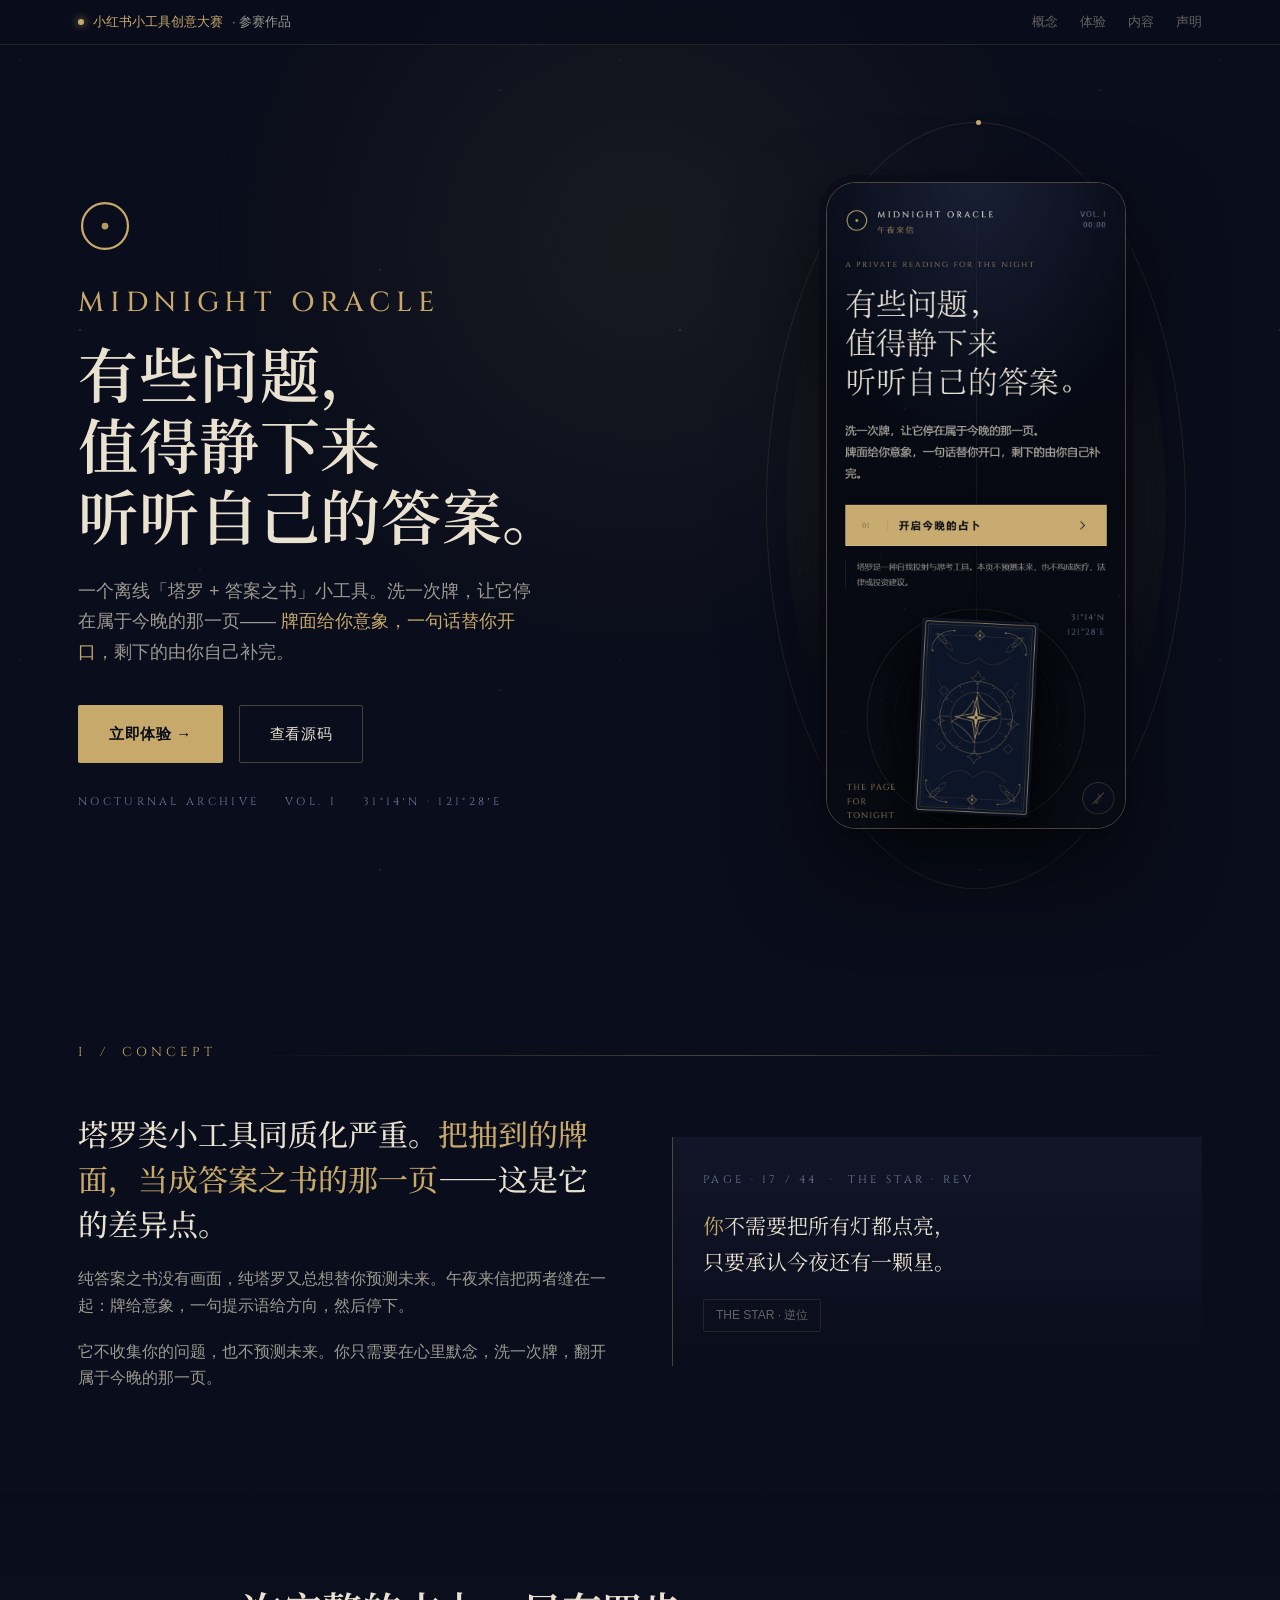
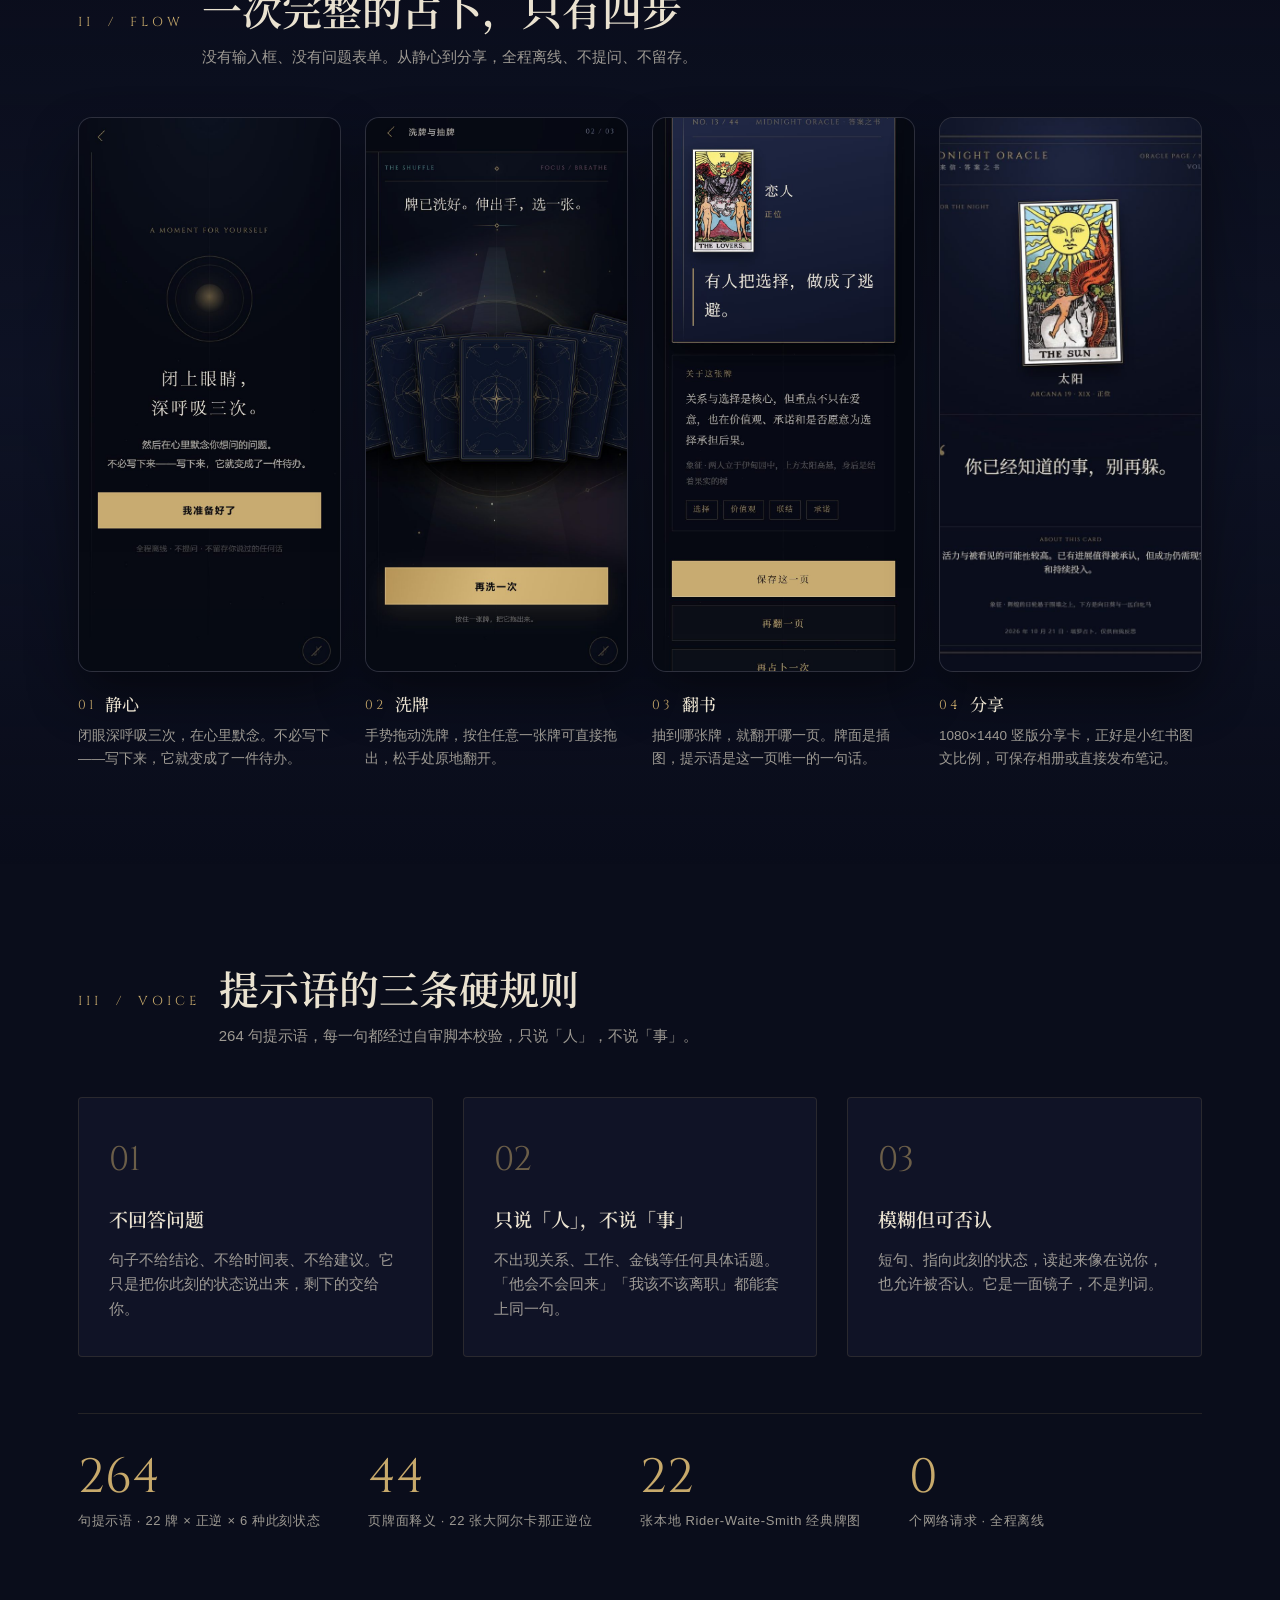
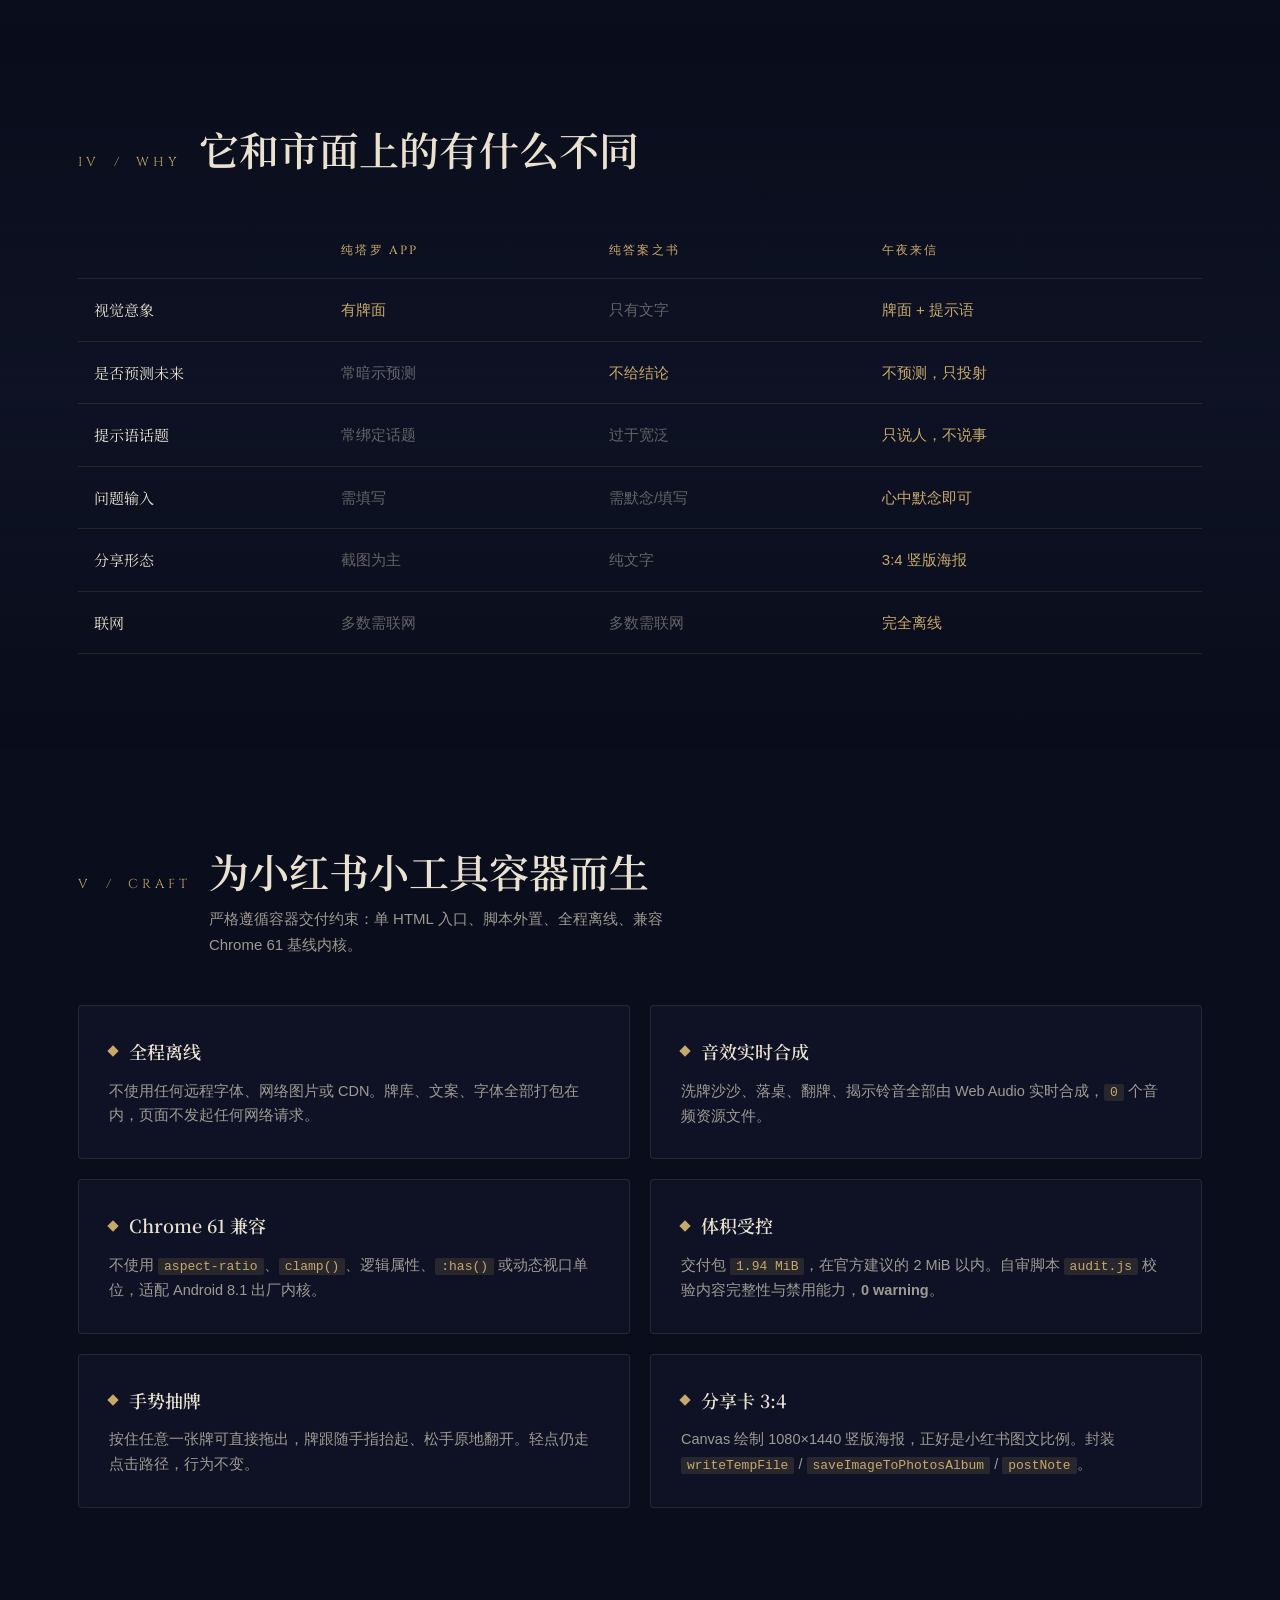
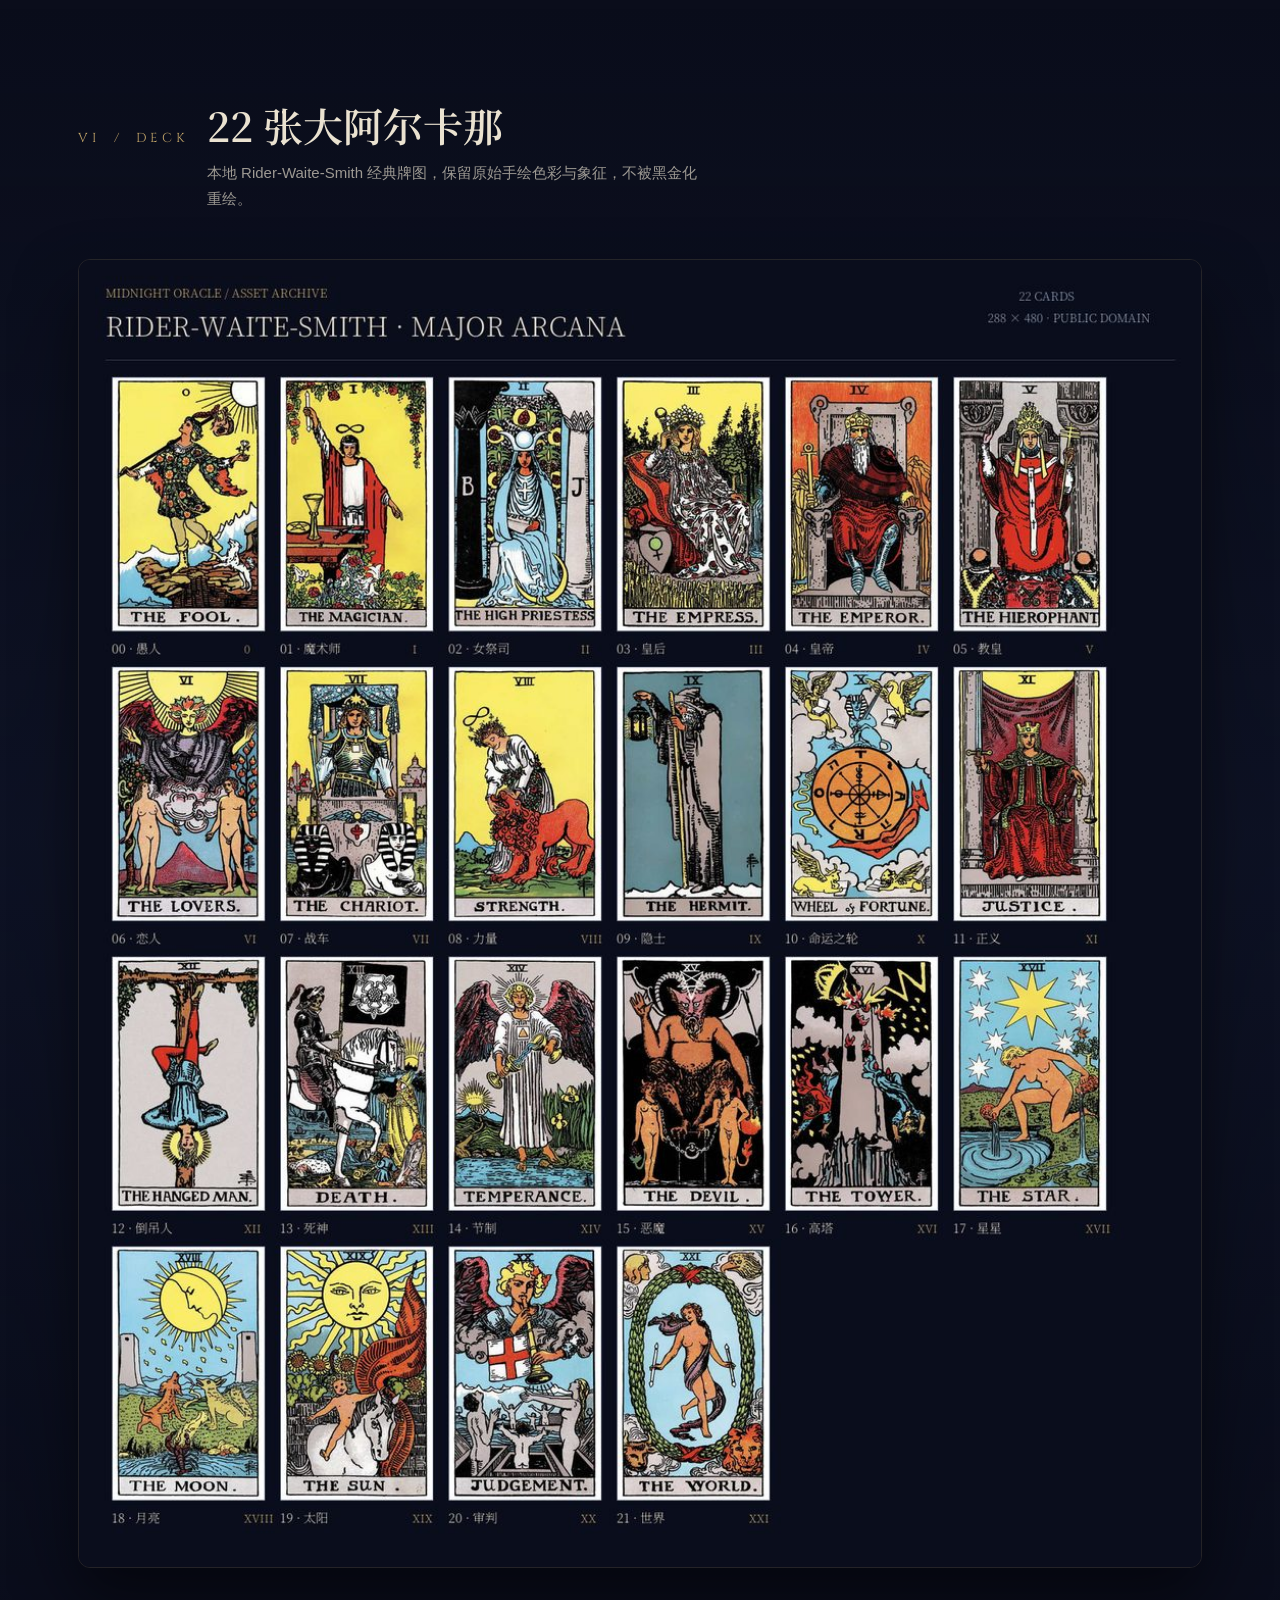
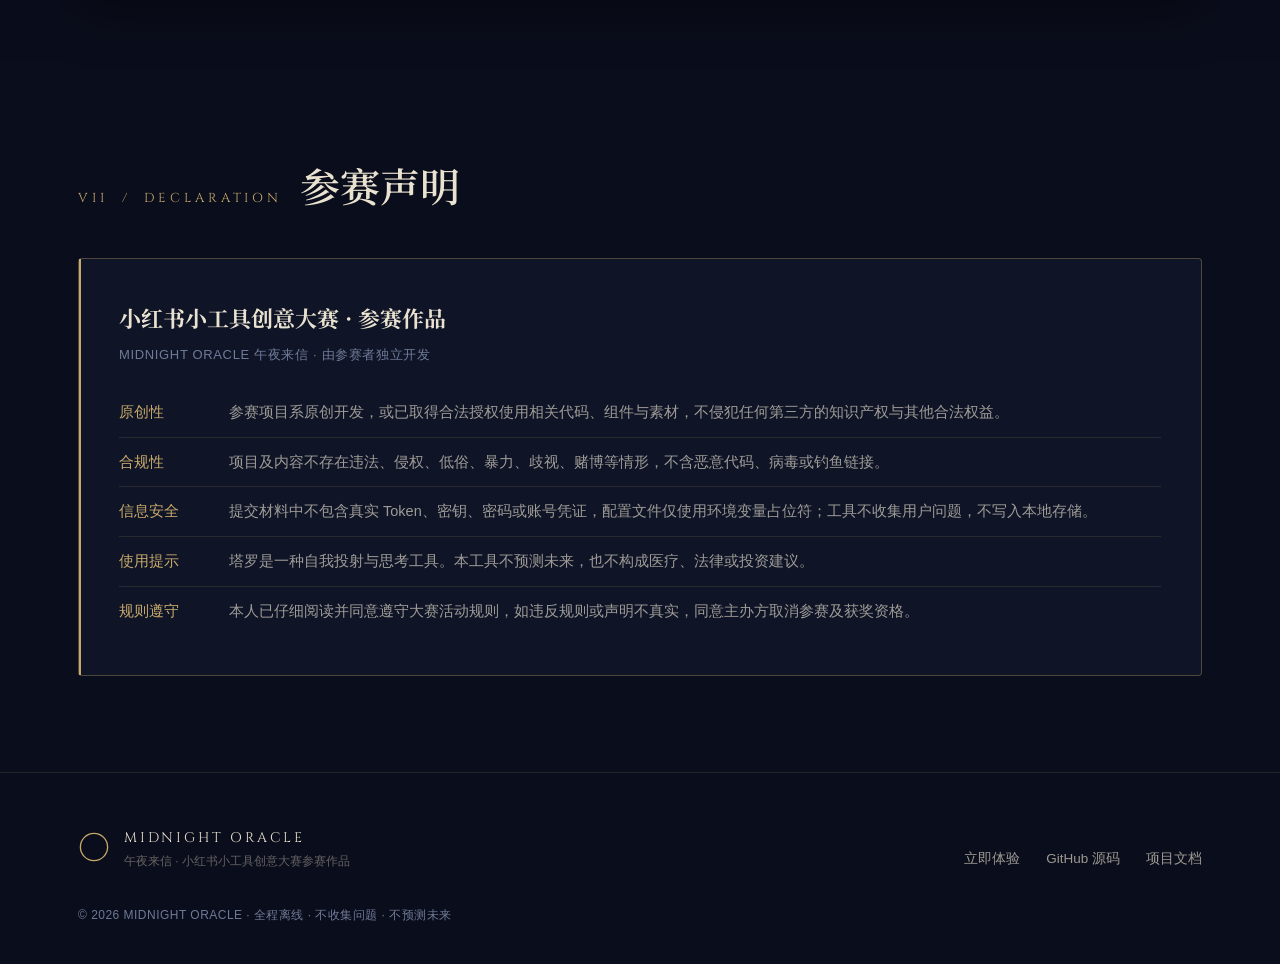
==== index.html @ acf19547 "docs: 添加项目主页（小红书小工具创意大赛展示页）+ 6 张精选截图" ====
<!DOCTYPE html>
<html lang="zh-CN">
<head>
<meta charset="UTF-8" />
<meta name="viewport" content="width=device-width, initial-scale=1.0, viewport-fit=cover" />
<meta name="description" content="午夜来信 MIDNIGHT ORACLE — 一个离线「塔罗 + 答案之书」小工具。小红书小工具创意大赛参赛作品。" />
<meta name="color-scheme" content="dark" />
<meta name="theme-color" content="#0A0D1B" />
<link rel="icon" href="data:image/svg+xml,%3Csvg xmlns='http://www.w3.org/2000/svg' viewBox='0 0 32 32'%3E%3Crect width='32' height='32' rx='16' fill='%230A0D1B'/%3E%3Ccircle cx='16' cy='16' r='9' fill='none' stroke='%23C7A96B' stroke-width='1.5'/%3E%3Cpath d='M18.5 11a6.2 6.2 0 1 0 0 10 4.8 4.8 0 1 1 0-10Z' fill='%23C7A96B'/%3E%3C/svg%3E" />
<title>午夜来信 MIDNIGHT ORACLE · 小红书小工具创意大赛</title>
<link rel="preconnect" href="https://fonts.googleapis.com" />
<link rel="preconnect" href="https://fonts.gstatic.com" crossorigin />
<link href="https://fonts.googleapis.com/css2?family=Cinzel:wght@400;500;600&family=Noto+Serif+SC:wght@400;500;600&display=swap" rel="stylesheet" />
<style>
  :root{
    --ink:#0A0D1B; --night:#151C35; --panel:#202744;
    --gold:#C7A96B; --ivory:#EAE2D0;
    --gold-soft:rgba(199,169,107,.34); --gold-faint:rgba(199,169,107,.14);
    --ivory-dim:rgba(234,226,208,.66); --ivory-faint:rgba(234,226,208,.4);
    --blue-grey:rgba(139,153,186,.78);
    --serif:"Noto Serif SC", "Songti SC", "STSong", Georgia, serif;
    --sans:-apple-system, BlinkMacSystemFont, "PingFang SC", "Microsoft YaHei", "Segoe UI", sans-serif;
    --display:"Cinzel", Georgia, serif;
  }
  *{box-sizing:border-box;margin:0;padding:0}
  html{scroll-behavior:smooth}
  body{
    background:var(--ink); color:var(--ivory);
    font-family:var(--sans); line-height:1.7;
    -webkit-font-smoothing:antialiased; overflow-x:hidden;
  }
  a{color:inherit;text-decoration:none}
  img{display:block;max-width:100%}

  /* ---------- 夜空背景 ---------- */
  .ambient{position:fixed;inset:0;z-index:-1;pointer-events:none;overflow:hidden}
  .ambient::before{ /* 星点 */
    content:"";position:absolute;inset:-50%;
    background-image:
      radial-gradient(1px 1px at 20% 30%, rgba(234,226,208,.7), transparent),
      radial-gradient(1px 1px at 70% 20%, rgba(234,226,208,.5), transparent),
      radial-gradient(1px 1px at 40% 70%, rgba(199,169,107,.6), transparent),
      radial-gradient(1px 1px at 85% 60%, rgba(234,226,208,.4), transparent),
      radial-gradient(1px 1px at 55% 45%, rgba(234,226,208,.5), transparent),
      radial-gradient(1px 1px at 10% 85%, rgba(199,169,107,.4), transparent),
      radial-gradient(1px 1px at 90% 90%, rgba(234,226,208,.4), transparent);
    background-size:600px 600px;
    animation:drift 90s linear infinite; opacity:.6;
  }
  .ambient::after{ /* 顶部月光晕 */
    content:"";position:absolute;top:-30%;left:50%;transform:translateX(-50%);
    width:80vmax;height:80vmax;border-radius:50%;
    background:radial-gradient(circle, rgba(199,169,107,.08), transparent 60%);
  }
  @keyframes drift{to{transform:translate3d(-120px,-80px,0)}}

  /* ---------- 通用 ---------- */
  .wrap{max-width:1180px;margin:0 auto;padding:0 28px}
  .eyebrow{font-family:var(--display);font-size:12px;letter-spacing:.42em;color:var(--gold);text-transform:uppercase}
  .rule{height:1px;background:linear-gradient(90deg,transparent,var(--gold-soft),transparent);border:0}
  .sec{padding:96px 0;position:relative}
  .sec-head{display:flex;align-items:baseline;gap:18px;margin-bottom:48px;flex-wrap:wrap}
  .sec-num{font-family:var(--display);font-size:13px;color:var(--gold);letter-spacing:.3em;white-space:nowrap}
  .sec-title{font-family:var(--serif);font-weight:600;font-size:clamp(26px,4vw,40px);line-height:1.25}
  .sec-sub{color:var(--ivory-dim);font-size:15px;margin-top:10px;max-width:60ch}

  /* ---------- 参赛徽标条 ---------- */
  .badge-bar{position:sticky;top:0;z-index:50;backdrop-filter:blur(10px);
    background:rgba(10,13,27,.78);border-bottom:1px solid var(--gold-faint)}
  .badge-bar .wrap{display:flex;align-items:center;justify-content:space-between;gap:16px;padding-top:11px;padding-bottom:11px}
  .contest-tag{display:inline-flex;align-items:center;gap:9px;font-size:13px;color:var(--ivory-dim)}
  .contest-tag b{color:var(--gold);font-weight:500}
  .dot{width:6px;height:6px;border-radius:50%;background:var(--gold);box-shadow:0 0 8px var(--gold)}
  .badge-links{display:flex;gap:22px;font-size:13px;color:var(--ivory-faint)}
  .badge-links a:hover{color:var(--gold)}

  /* ---------- Hero ---------- */
  .hero{min-height:100vh;display:flex;align-items:center;padding:80px 0 60px;position:relative}
  .hero-grid{display:grid;grid-template-columns:1.15fr .85fr;gap:60px;align-items:center;width:100%}
  .sigil{width:54px;height:54px;color:var(--gold);margin-bottom:26px;
    animation:breathe 6s ease-in-out infinite}
  @keyframes breathe{0%,100%{opacity:.8;transform:scale(1)}50%{opacity:1;transform:scale(1.04)}}
  .hero h1{font-family:var(--serif);font-weight:600;font-size:clamp(34px,5.4vw,60px);line-height:1.18;letter-spacing:.01em}
  .hero h1 .en{display:block;font-family:var(--display);font-weight:500;font-size:.46em;letter-spacing:.22em;color:var(--gold);margin-bottom:18px}
  .hero .lede{color:var(--ivory-dim);font-size:clamp(15px,1.6vw,18px);margin-top:26px;max-width:46ch}
  .hero .lede em{color:var(--gold);font-style:normal}
  .cta-row{display:flex;gap:16px;margin-top:38px;flex-wrap:wrap}
  .btn{display:inline-flex;align-items:center;gap:10px;padding:15px 30px;border-radius:2px;
    font-size:15px;letter-spacing:.04em;transition:all .25s;cursor:pointer;border:1px solid transparent}
  .btn-primary{background:var(--gold);color:var(--ink);font-weight:600}
  .btn-primary:hover{background:var(--ivory);transform:translateY(-2px);box-shadow:0 12px 30px rgba(199,169,107,.28)}
  .btn-ghost{border-color:var(--gold-soft);color:var(--ivory)}
  .btn-ghost:hover{border-color:var(--gold);color:var(--gold);background:var(--gold-faint)}
  .hero-meta{margin-top:30px;font-family:var(--display);font-size:11px;letter-spacing:.3em;color:var(--blue-grey)}
  .hero-meta span{margin-right:26px}

  /* hero 右侧手机 */
  .hero-device{position:relative;justify-self:center}
  .device-frame{position:relative;width:300px;border-radius:30px;overflow:hidden;
    border:1px solid var(--gold-soft);box-shadow:0 40px 90px rgba(0,0,0,.6),0 0 0 7px rgba(10,13,27,.6)}
  .device-frame img{width:100%;height:auto}
  .device-glow{position:absolute;inset:-40px;border-radius:50%;background:radial-gradient(circle,rgba(199,169,107,.16),transparent 60%);z-index:-1}
  .orbit{position:absolute;border:1px solid var(--gold-faint);border-radius:50%;inset:-60px;animation:spin 40s linear infinite}
  .orbit::before{content:"";position:absolute;width:5px;height:5px;border-radius:50%;background:var(--gold);top:-3px;left:50%}
  @keyframes spin{to{transform:rotate(360deg)}}

  /* ---------- 概念 ---------- */
  .concept-grid{display:grid;grid-template-columns:1fr 1fr;gap:64px;align-items:center}
  .concept-lead{font-family:var(--serif);font-size:clamp(22px,2.6vw,30px);line-height:1.5;font-weight:500}
  .concept-lead mark{background:none;color:var(--gold)}
  .concept-body p{color:var(--ivory-dim);margin-top:20px;font-size:15.5px}
  .book-mock{position:relative;padding:34px 30px;border-left:1px solid var(--gold-soft);background:linear-gradient(180deg,rgba(32,39,68,.35),transparent)}
  .book-mock .page-no{font-family:var(--display);font-size:11px;letter-spacing:.3em;color:var(--blue-grey)}
  .book-mock .page-line{font-family:var(--serif);font-size:21px;line-height:1.7;margin-top:18px;color:var(--ivory)}
  .book-mock .page-line::first-letter{color:var(--gold)}
  .book-mock .page-card{display:inline-block;margin-top:20px;font-size:12px;color:var(--ivory-faint);border:1px solid var(--gold-faint);padding:5px 12px;border-radius:2px}

  /* ---------- 闭环 ---------- */
  .loop{display:grid;grid-template-columns:repeat(4,1fr);gap:24px;margin-top:20px}
  .loop-cell{position:relative}
  .loop-shot{aspect-ratio:9/19;border-radius:14px;overflow:hidden;border:1px solid var(--gold-faint);
    background:var(--night);box-shadow:0 24px 50px rgba(0,0,0,.45);transition:transform .35s,box-shadow .35s}
  .loop-cell:hover .loop-shot{transform:translateY(-8px);box-shadow:0 36px 70px rgba(0,0,0,.6),0 0 0 1px var(--gold-soft)}
  .loop-shot img{width:100%;height:100%;object-fit:cover}
  .loop-step{display:flex;align-items:center;gap:10px;margin-top:18px}
  .loop-step .n{font-family:var(--display);font-size:13px;color:var(--gold);letter-spacing:.2em}
  .loop-step .t{font-family:var(--serif);font-size:17px;font-weight:500}
  .loop-cell p{color:var(--ivory-dim);font-size:13.5px;margin-top:6px}

  /* ---------- 写法 ---------- */
  .rules{display:grid;grid-template-columns:repeat(3,1fr);gap:30px;margin-top:10px}
  .rule-card{padding:34px 30px;border:1px solid var(--gold-faint);border-radius:4px;background:rgba(32,39,68,.28);position:relative;transition:border-color .3s}
  .rule-card:hover{border-color:var(--gold-soft)}
  .rule-card .rn{font-family:var(--display);font-size:34px;color:var(--gold);opacity:.5}
  .rule-card h4{font-family:var(--serif);font-size:19px;margin:14px 0 12px;font-weight:600}
  .rule-card p{color:var(--ivory-dim);font-size:14.5px}
  .stat-row{display:flex;gap:48px;margin-top:56px;flex-wrap:wrap;padding-top:40px;border-top:1px solid var(--gold-faint)}
  .stat .v{font-family:var(--display);font-size:clamp(34px,4vw,48px);color:var(--gold);line-height:1}
  .stat .l{font-size:13px;color:var(--ivory-dim);margin-top:8px;letter-spacing:.05em}

  /* ---------- 差异化 ---------- */
  .cmp{width:100%;border-collapse:collapse;margin-top:10px;font-size:15px}
  .cmp th,.cmp td{padding:18px 16px;text-align:left;border-bottom:1px solid var(--gold-faint)}
  .cmp thead th{font-family:var(--display);font-size:12px;letter-spacing:.18em;color:var(--gold);text-transform:uppercase;font-weight:500}
  .cmp td:first-child{font-family:var(--serif);color:var(--ivory);width:22%}
  .cmp .yes{color:var(--gold)}
  .cmp .no{color:var(--ivory-faint)}
  .cmp tr:hover td{background:rgba(199,169,107,.04)}

  /* ---------- 工程 ---------- */
  .eng-grid{display:grid;grid-template-columns:1fr 1fr;gap:20px}
  .eng-card{padding:30px;border:1px solid var(--gold-faint);border-radius:4px;background:rgba(32,39,68,.22)}
  .eng-card h4{font-family:var(--serif);font-size:18px;font-weight:600;margin-bottom:12px;display:flex;align-items:center;gap:12px}
  .eng-card h4::before{content:"";width:8px;height:8px;background:var(--gold);transform:rotate(45deg);display:inline-block}
  .eng-card p{color:var(--ivory-dim);font-size:14.5px}
  .eng-card code{font-family:"SFMono-Regular",Consolas,monospace;font-size:13px;color:var(--gold);background:var(--gold-faint);padding:1px 6px;border-radius:2px}

  /* ---------- 参赛声明 ---------- */
  .declare{padding:40px;border:1px solid var(--gold-soft);border-radius:4px;background:rgba(21,28,53,.5);position:relative}
  .declare::before{content:"";position:absolute;left:0;top:0;bottom:0;width:2px;background:var(--gold)}
  .declare h3{font-family:var(--serif);font-size:22px;margin-bottom:8px}
  .declare .who{font-size:13px;color:var(--blue-grey);margin-bottom:22px;letter-spacing:.05em}
  .declare ul{list-style:none}
  .declare li{padding:12px 0;border-bottom:1px solid var(--gold-faint);color:var(--ivory-dim);font-size:14.5px;display:flex;gap:14px}
  .declare li:last-child{border-bottom:0}
  .declare li b{color:var(--gold);font-weight:500;min-width:96px;flex-shrink:0}

  /* ---------- footer ---------- */
  footer{border-top:1px solid var(--gold-faint);padding:50px 0 40px}
  .foot-grid{display:flex;justify-content:space-between;align-items:flex-end;gap:30px;flex-wrap:wrap}
  .foot-brand{display:flex;align-items:center;gap:14px}
  .foot-brand .sigil{width:32px;height:32px;margin:0}
  .foot-brand .bn{font-family:var(--display);letter-spacing:.2em;font-size:14px;color:var(--ivory)}
  .foot-brand .bs{font-size:12px;color:var(--ivory-faint);display:block}
  .foot-links{display:flex;gap:26px;font-size:13.5px;color:var(--ivory-dim)}
  .foot-links a:hover{color:var(--gold)}
  .foot-copy{margin-top:34px;font-size:12px;color:var(--blue-grey);letter-spacing:.04em}

  /* ---------- 响应式 ---------- */
  @media(max-width:880px){
    .hero-grid,.concept-grid{grid-template-columns:1fr;gap:48px}
    .hero-device{order:-1}
    .device-frame{width:240px}
    .loop{grid-template-columns:repeat(2,1fr)}
    .rules{grid-template-columns:1fr}
    .eng-grid{grid-template-columns:1fr}
    .sec{padding:72px 0}
    .badge-links{display:none}
    .cmp{font-size:13px}
    .cmp th,.cmp td{padding:14px 10px}
  }
  @media(max-width:480px){
    .wrap{padding:0 20px}
    .loop{grid-template-columns:1fr 1fr;gap:16px}
    .stat-row{gap:32px}
    .declare{padding:28px 22px}
  }
</style>
</head>
<body>

<div class="ambient" aria-hidden="true"></div>

<!-- 参赛徽标条 -->
<div class="badge-bar">
  <div class="wrap">
    <span class="contest-tag"><span class="dot"></span><b>小红书小工具创意大赛</b> · 参赛作品</span>
    <span class="badge-links">
      <a href="#concept">概念</a>
      <a href="#loop">体验</a>
      <a href="#rules">内容</a>
      <a href="#declare">声明</a>
    </span>
  </div>
</div>

<!-- ===================== HERO ===================== -->
<header class="hero">
  <div class="wrap hero-grid">
    <div>
      <svg class="sigil" viewBox="0 0 24 24" fill="none" aria-hidden="true">
        <circle cx="12" cy="12" r="10.2" stroke="currentColor" stroke-width="1"/>
        <path d="M12 4.2 A7.8 7.8 0 1 0 12 19.8 A6 6 0 1 1 12 4.2 Z" fill="currentColor"/>
        <circle cx="12" cy="12" r="1.5" fill="currentColor" opacity="0.9"/>
      </svg>
      <h1>
        <span class="en">MIDNIGHT ORACLE</span>
        有些问题，<br/>值得静下来<br/>听听自己的答案。
      </h1>
      <p class="lede">
        一个离线「塔罗 + 答案之书」小工具。洗一次牌，让它停在属于今晚的那一页——
        <em>牌面给你意象，一句话替你开口</em>，剩下的由你自己补完。
      </p>
      <div class="cta-row">
        <a class="btn btn-primary" href="app/index.html">立即体验 →</a>
        <a class="btn btn-ghost" href="https://github.com/EAnge1o/midnight-oracle" target="_blank" rel="noopener">查看源码</a>
      </div>
      <p class="hero-meta"><span>NOCTURNAL ARCHIVE</span><span>VOL. I</span><span>31°14′N · 121°28′E</span></p>
    </div>
    <div class="hero-device">
      <span class="device-glow"></span>
      <span class="orbit"></span>
      <div class="device-frame">
        <img src="docs/showcase/home.jpg" alt="午夜来信首页" loading="eager" width="300" height="649" />
      </div>
    </div>
  </div>
</header>

<!-- ===================== I 概念 ===================== -->
<section class="sec" id="concept">
  <div class="wrap">
    <div class="sec-head">
      <span class="sec-num">I &nbsp;/&nbsp; CONCEPT</span>
      <hr class="rule" style="flex:1"/>
    </div>
    <div class="concept-grid">
      <div>
        <p class="concept-lead">塔罗类小工具同质化严重。<mark>把抽到的牌面，当成答案之书的那一页</mark>——这是它的差异点。</p>
        <div class="concept-body">
          <p>纯答案之书没有画面，纯塔罗又总想替你预测未来。午夜来信把两者缝在一起：牌给意象，一句提示语给方向，然后停下。</p>
          <p>它不收集你的问题，也不预测未来。你只需要在心里默念，洗一次牌，翻开属于今晚的那一页。</p>
        </div>
      </div>
      <div class="book-mock">
        <div class="page-no">PAGE · 17 / 44 &nbsp;·&nbsp; THE STAR · REV</div>
        <p class="page-line">你不需要把所有灯都点亮，<br/>只要承认今夜还有一颗星。</p>
        <span class="page-card">THE STAR · 逆位</span>
      </div>
    </div>
  </div>
</section>

<!-- ===================== II 闭环 ===================== -->
<section class="sec" id="loop" style="background:linear-gradient(180deg,transparent,rgba(21,28,53,.35),transparent)">
  <div class="wrap">
    <div class="sec-head">
      <span class="sec-num">II &nbsp;/&nbsp; FLOW</span>
      <div>
        <h2 class="sec-title">一次完整的占卜，只有四步</h2>
        <p class="sec-sub">没有输入框、没有问题表单。从静心到分享，全程离线、不提问、不留存。</p>
      </div>
    </div>
    <div class="loop">
      <div class="loop-cell">
        <div class="loop-shot"><img src="docs/showcase/ritual.jpg" alt="静心页" loading="lazy" width="780" height="1688"/></div>
        <div class="loop-step"><span class="n">01</span><span class="t">静心</span></div>
        <p>闭眼深呼吸三次，在心里默念。不必写下——写下来，它就变成了一件待办。</p>
      </div>
      <div class="loop-cell">
        <div class="loop-shot"><img src="docs/showcase/draw.jpg" alt="洗牌与抽牌" loading="lazy" width="780" height="1688"/></div>
        <div class="loop-step"><span class="n">02</span><span class="t">洗牌</span></div>
        <p>手势拖动洗牌，按住任意一张牌可直接拖出，松手处原地翻开。</p>
      </div>
      <div class="loop-cell">
        <div class="loop-shot"><img src="docs/showcase/result.jpg" alt="今晚这一页" loading="lazy" width="780" height="2062"/></div>
        <div class="loop-step"><span class="n">03</span><span class="t">翻书</span></div>
        <p>抽到哪张牌，就翻开哪一页。牌面是插图，提示语是这一页唯一的一句话。</p>
      </div>
      <div class="loop-cell">
        <div class="loop-shot"><img src="docs/showcase/share.jpg" alt="分享卡" loading="lazy" width="900" height="1200"/></div>
        <div class="loop-step"><span class="n">04</span><span class="t">分享</span></div>
        <p>1080×1440 竖版分享卡，正好是小红书图文比例，可保存相册或直接发布笔记。</p>
      </div>
    </div>
  </div>
</section>

<!-- ===================== III 内容写法 ===================== -->
<section class="sec" id="rules">
  <div class="wrap">
    <div class="sec-head">
      <span class="sec-num">III &nbsp;/&nbsp; VOICE</span>
      <div>
        <h2 class="sec-title">提示语的三条硬规则</h2>
        <p class="sec-sub">264 句提示语，每一句都经过自审脚本校验，只说「人」，不说「事」。</p>
      </div>
    </div>
    <div class="rules">
      <div class="rule-card">
        <div class="rn">01</div>
        <h4>不回答问题</h4>
        <p>句子不给结论、不给时间表、不给建议。它只是把你此刻的状态说出来，剩下的交给你。</p>
      </div>
      <div class="rule-card">
        <div class="rn">02</div>
        <h4>只说「人」，不说「事」</h4>
        <p>不出现关系、工作、金钱等任何具体话题。「他会不会回来」「我该不该离职」都能套上同一句。</p>
      </div>
      <div class="rule-card">
        <div class="rn">03</div>
        <h4>模糊但可否认</h4>
        <p>短句、指向此刻的状态，读起来像在说你，也允许被否认。它是一面镜子，不是判词。</p>
      </div>
    </div>
    <div class="stat-row">
      <div class="stat"><div class="v">264</div><div class="l">句提示语 · 22 牌 × 正逆 × 6 种此刻状态</div></div>
      <div class="stat"><div class="v">44</div><div class="l">页牌面释义 · 22 张大阿尔卡那正逆位</div></div>
      <div class="stat"><div class="v">22</div><div class="l">张本地 Rider-Waite-Smith 经典牌图</div></div>
      <div class="stat"><div class="v">0</div><div class="l">个网络请求 · 全程离线</div></div>
    </div>
  </div>
</section>

<!-- ===================== IV 差异化 ===================== -->
<section class="sec" style="background:linear-gradient(180deg,transparent,rgba(21,28,53,.35),transparent)">
  <div class="wrap">
    <div class="sec-head">
      <span class="sec-num">IV &nbsp;/&nbsp; WHY</span>
      <div>
        <h2 class="sec-title">它和市面上的有什么不同</h2>
      </div>
    </div>
    <table class="cmp">
      <thead>
        <tr><th></th><th>纯塔罗 App</th><th>纯答案之书</th><th>午夜来信</th></tr>
      </thead>
      <tbody>
        <tr><td>视觉意象</td><td class="yes">有牌面</td><td class="no">只有文字</td><td class="yes">牌面 + 提示语</td></tr>
        <tr><td>是否预测未来</td><td class="no">常暗示预测</td><td class="yes">不给结论</td><td class="yes">不预测，只投射</td></tr>
        <tr><td>提示语话题</td><td class="no">常绑定话题</td><td class="no">过于宽泛</td><td class="yes">只说人，不说事</td></tr>
        <tr><td>问题输入</td><td class="no">需填写</td><td class="no">需默念/填写</td><td class="yes">心中默念即可</td></tr>
        <tr><td>分享形态</td><td class="no">截图为主</td><td class="no">纯文字</td><td class="yes">3:4 竖版海报</td></tr>
        <tr><td>联网</td><td class="no">多数需联网</td><td class="no">多数需联网</td><td class="yes">完全离线</td></tr>
      </tbody>
    </table>
  </div>
</section>

<!-- ===================== V 工程 ===================== -->
<section class="sec">
  <div class="wrap">
    <div class="sec-head">
      <span class="sec-num">V &nbsp;/&nbsp; CRAFT</span>
      <div>
        <h2 class="sec-title">为小红书小工具容器而生</h2>
        <p class="sec-sub">严格遵循容器交付约束：单 HTML 入口、脚本外置、全程离线、兼容 Chrome 61 基线内核。</p>
      </div>
    </div>
    <div class="eng-grid">
      <div class="eng-card">
        <h4>全程离线</h4>
        <p>不使用任何远程字体、网络图片或 CDN。牌库、文案、字体全部打包在内，页面不发起任何网络请求。</p>
      </div>
      <div class="eng-card">
        <h4>音效实时合成</h4>
        <p>洗牌沙沙、落桌、翻牌、揭示铃音全部由 Web Audio 实时合成，<code>0</code> 个音频资源文件。</p>
      </div>
      <div class="eng-card">
        <h4>Chrome 61 兼容</h4>
        <p>不使用 <code>aspect-ratio</code>、<code>clamp()</code>、逻辑属性、<code>:has()</code> 或动态视口单位，适配 Android 8.1 出厂内核。</p>
      </div>
      <div class="eng-card">
        <h4>体积受控</h4>
        <p>交付包 <code>1.94 MiB</code>，在官方建议的 2 MiB 以内。自审脚本 <code>audit.js</code> 校验内容完整性与禁用能力，<strong>0 warning</strong>。</p>
      </div>
      <div class="eng-card">
        <h4>手势抽牌</h4>
        <p>按住任意一张牌可直接拖出，牌跟随手指抬起、松手原地翻开。轻点仍走点击路径，行为不变。</p>
      </div>
      <div class="eng-card">
        <h4>分享卡 3:4</h4>
        <p>Canvas 绘制 1080×1440 竖版海报，正好是小红书图文比例。封装 <code>writeTempFile</code> / <code>saveImageToPhotosAlbum</code> / <code>postNote</code>。</p>
      </div>
    </div>
  </div>
</section>

<!-- ===================== VI 牌面总览 ===================== -->
<section class="sec" style="background:linear-gradient(180deg,transparent,rgba(21,28,53,.35),transparent)">
  <div class="wrap">
    <div class="sec-head">
      <span class="sec-num">VI &nbsp;/&nbsp; DECK</span>
      <div>
        <h2 class="sec-title">22 张大阿尔卡那</h2>
        <p class="sec-sub">本地 Rider-Waite-Smith 经典牌图，保留原始手绘色彩与象征，不被黑金化重绘。</p>
      </div>
    </div>
    <div style="border-radius:12px;overflow:hidden;border:1px solid var(--gold-faint);box-shadow:0 30px 60px rgba(0,0,0,.5)">
      <img src="docs/showcase/cards.jpg" alt="22 张大阿尔卡那牌面总览" loading="lazy" width="1100" height="1281" style="width:100%;height:auto"/>
    </div>
  </div>
</section>

<!-- ===================== VII 参赛声明 ===================== -->
<section class="sec" id="declare">
  <div class="wrap">
    <div class="sec-head">
      <span class="sec-num">VII &nbsp;/&nbsp; DECLARATION</span>
      <div>
        <h2 class="sec-title">参赛声明</h2>
      </div>
    </div>
    <div class="declare">
      <h3>小红书小工具创意大赛 · 参赛作品</h3>
      <p class="who">MIDNIGHT ORACLE 午夜来信 · 由参赛者独立开发</p>
      <ul>
        <li><b>原创性</b>参赛项目系原创开发，或已取得合法授权使用相关代码、组件与素材，不侵犯任何第三方的知识产权与其他合法权益。</li>
        <li><b>合规性</b>项目及内容不存在违法、侵权、低俗、暴力、歧视、赌博等情形，不含恶意代码、病毒或钓鱼链接。</li>
        <li><b>信息安全</b>提交材料中不包含真实 Token、密钥、密码或账号凭证，配置文件仅使用环境变量占位符；工具不收集用户问题，不写入本地存储。</li>
        <li><b>使用提示</b>塔罗是一种自我投射与思考工具。本工具不预测未来，也不构成医疗、法律或投资建议。</li>
        <li><b>规则遵守</b>本人已仔细阅读并同意遵守大赛活动规则，如违反规则或声明不真实，同意主办方取消参赛及获奖资格。</li>
      </ul>
    </div>
  </div>
</section>

<!-- ===================== FOOTER ===================== -->
<footer>
  <div class="wrap">
    <div class="foot-grid">
      <div class="foot-brand">
        <svg class="sigil" viewBox="0 0 24 24" fill="none" aria-hidden="true">
          <circle cx="12" cy="12" r="10.2" stroke="currentColor" stroke-width="1"/>
          <path d="M12 4.2 A7.8 7.8 0 1 0 12 19.8 A6 6 0 1 1 12 4.2 Z" fill="currentColor"/>
        </svg>
        <div>
          <span class="bn">MIDNIGHT ORACLE</span>
          <span class="bs">午夜来信 · 小红书小工具创意大赛参赛作品</span>
        </div>
      </div>
      <div class="foot-links">
        <a href="app/index.html">立即体验</a>
        <a href="https://github.com/EAnge1o/midnight-oracle" target="_blank" rel="noopener">GitHub 源码</a>
        <a href="https://github.com/EAnge1o/midnight-oracle#readme" target="_blank" rel="noopener">项目文档</a>
      </div>
    </div>
    <p class="foot-copy">© 2026 MIDNIGHT ORACLE · 全程离线 · 不收集问题 · 不预测未来</p>
  </div>
</footer>

</body>
</html>
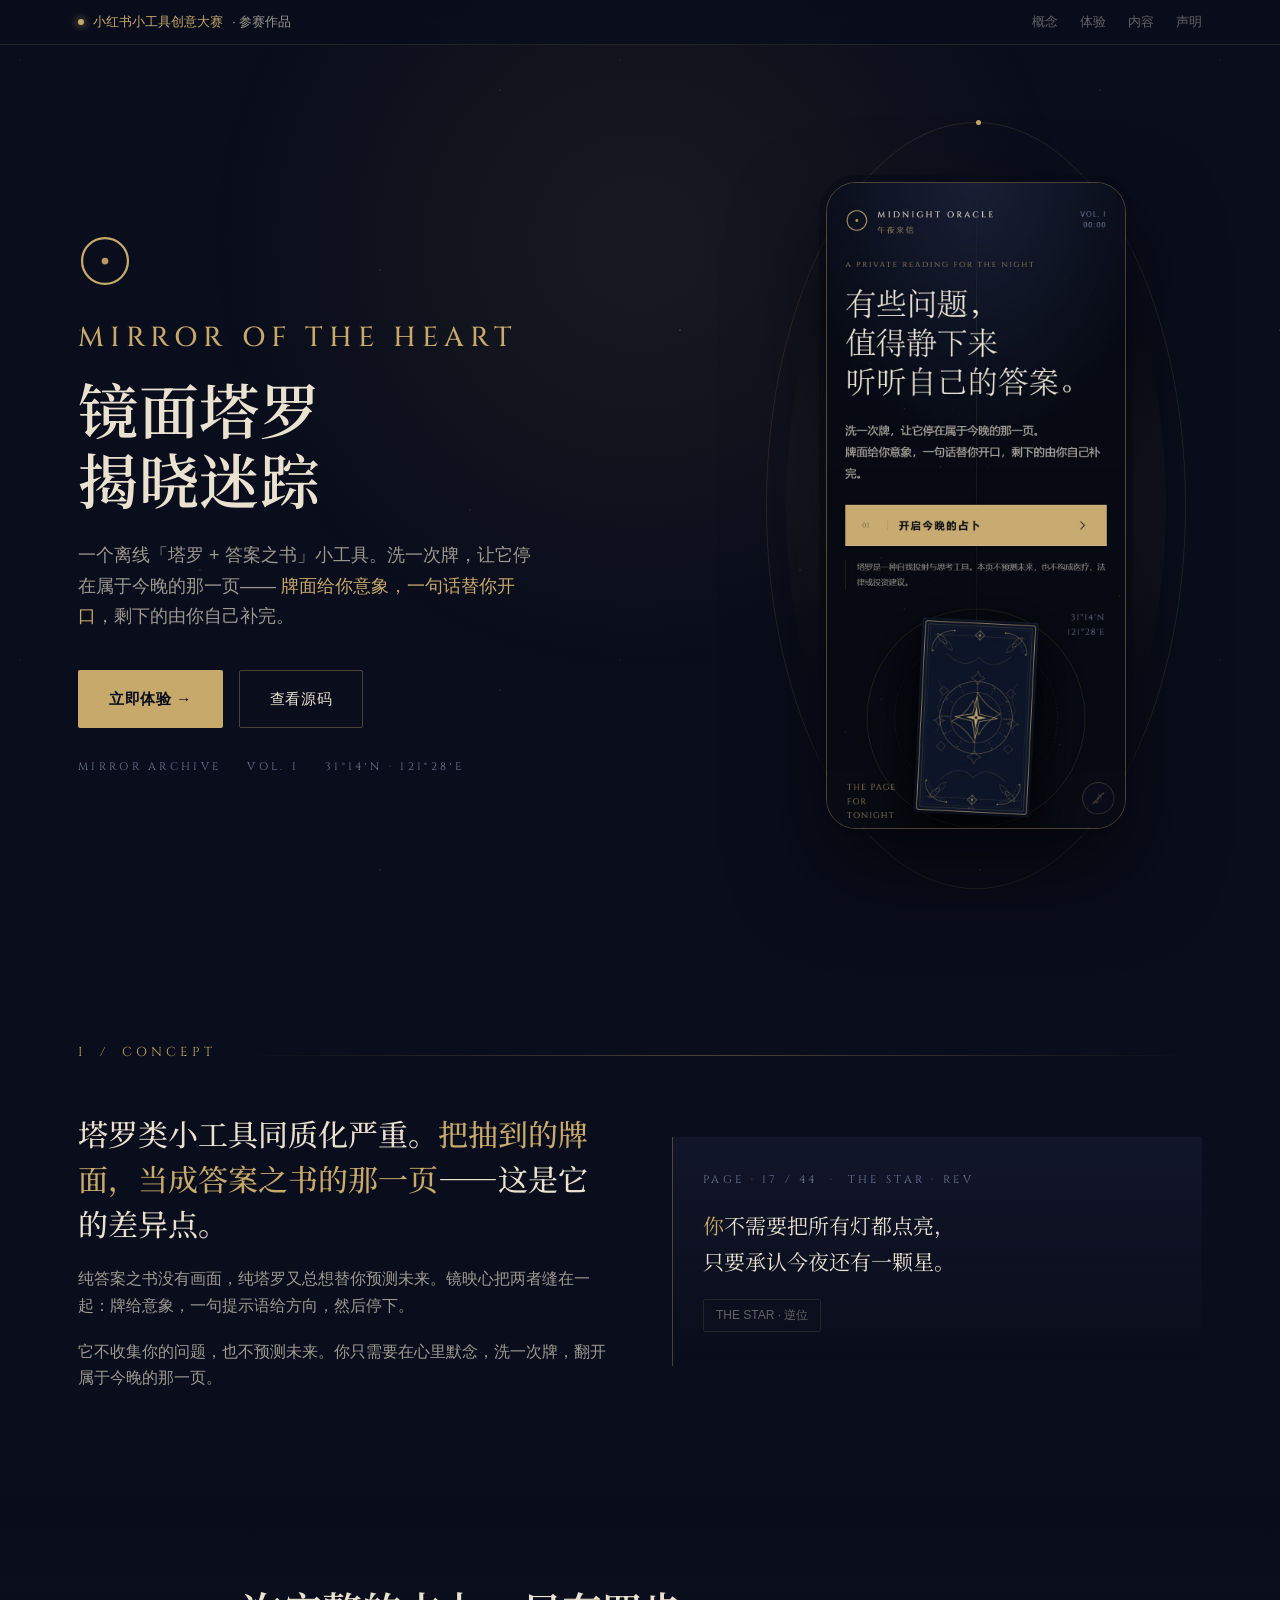
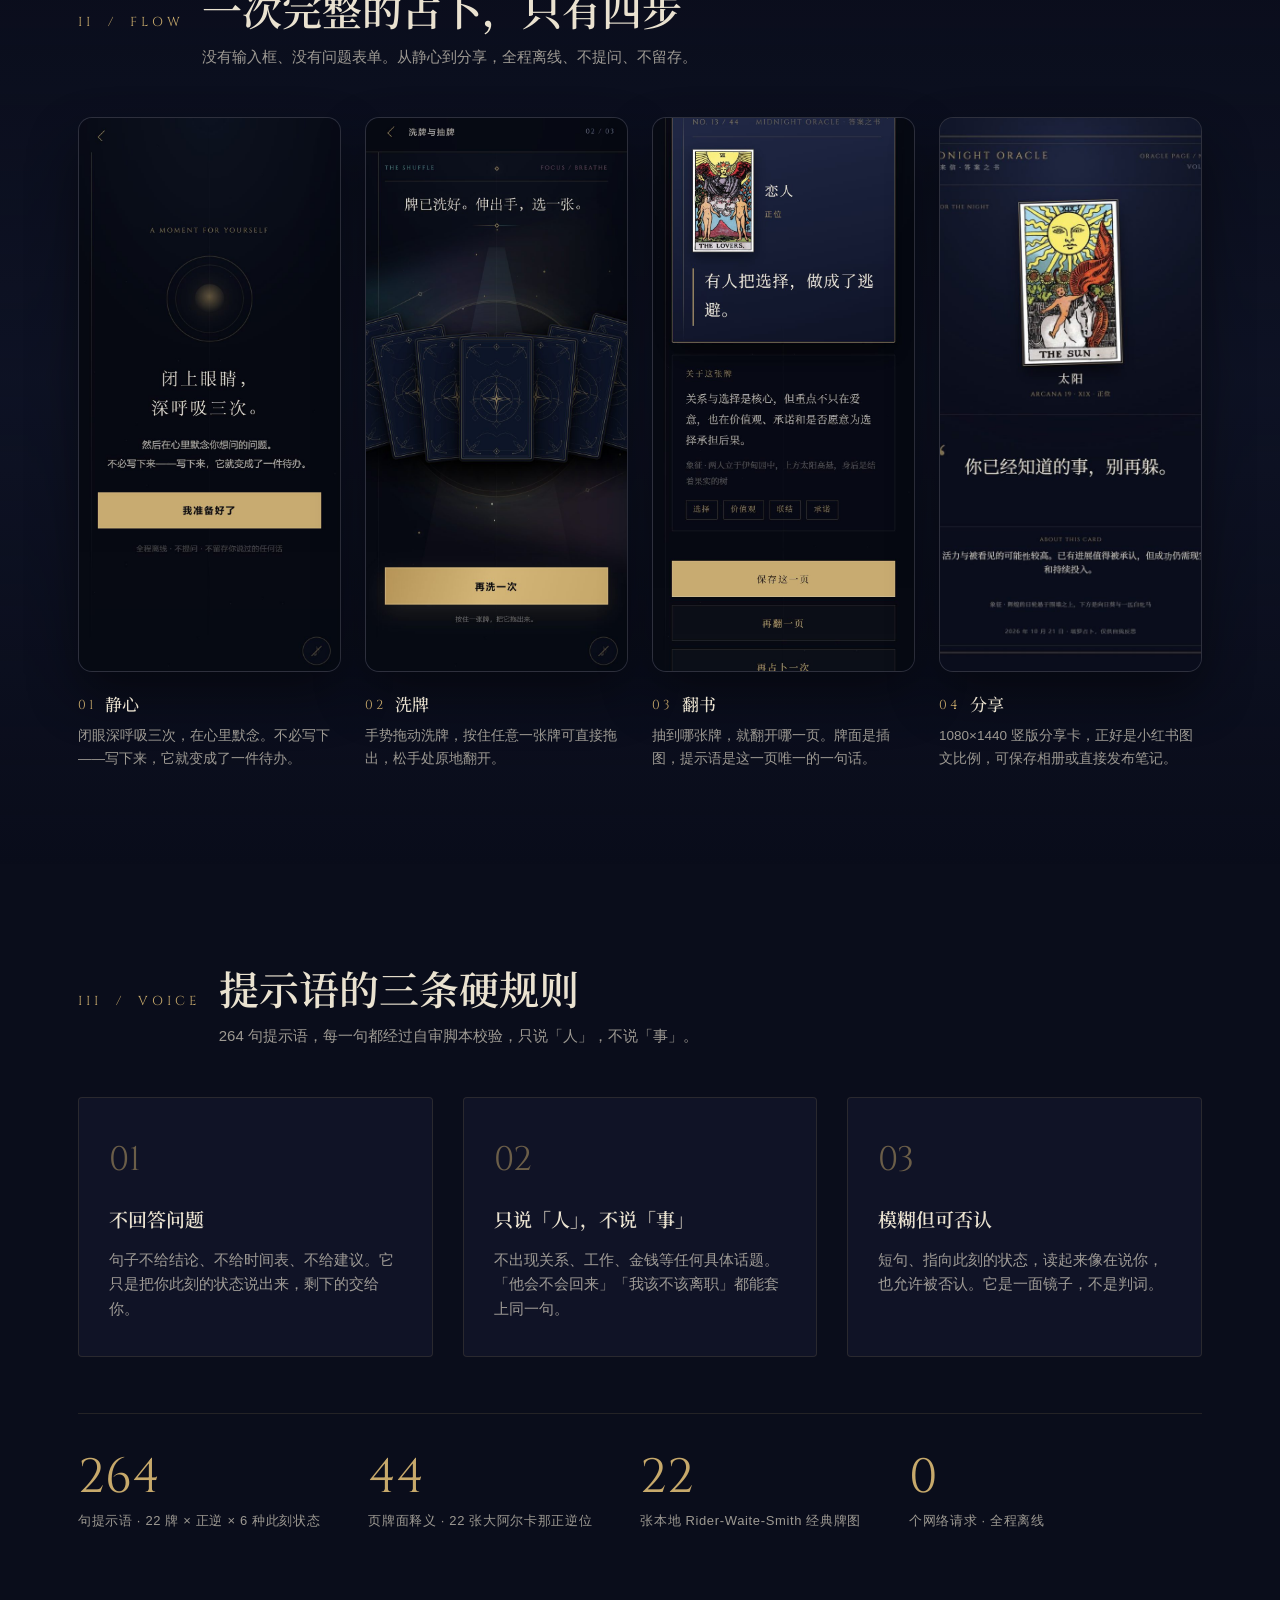
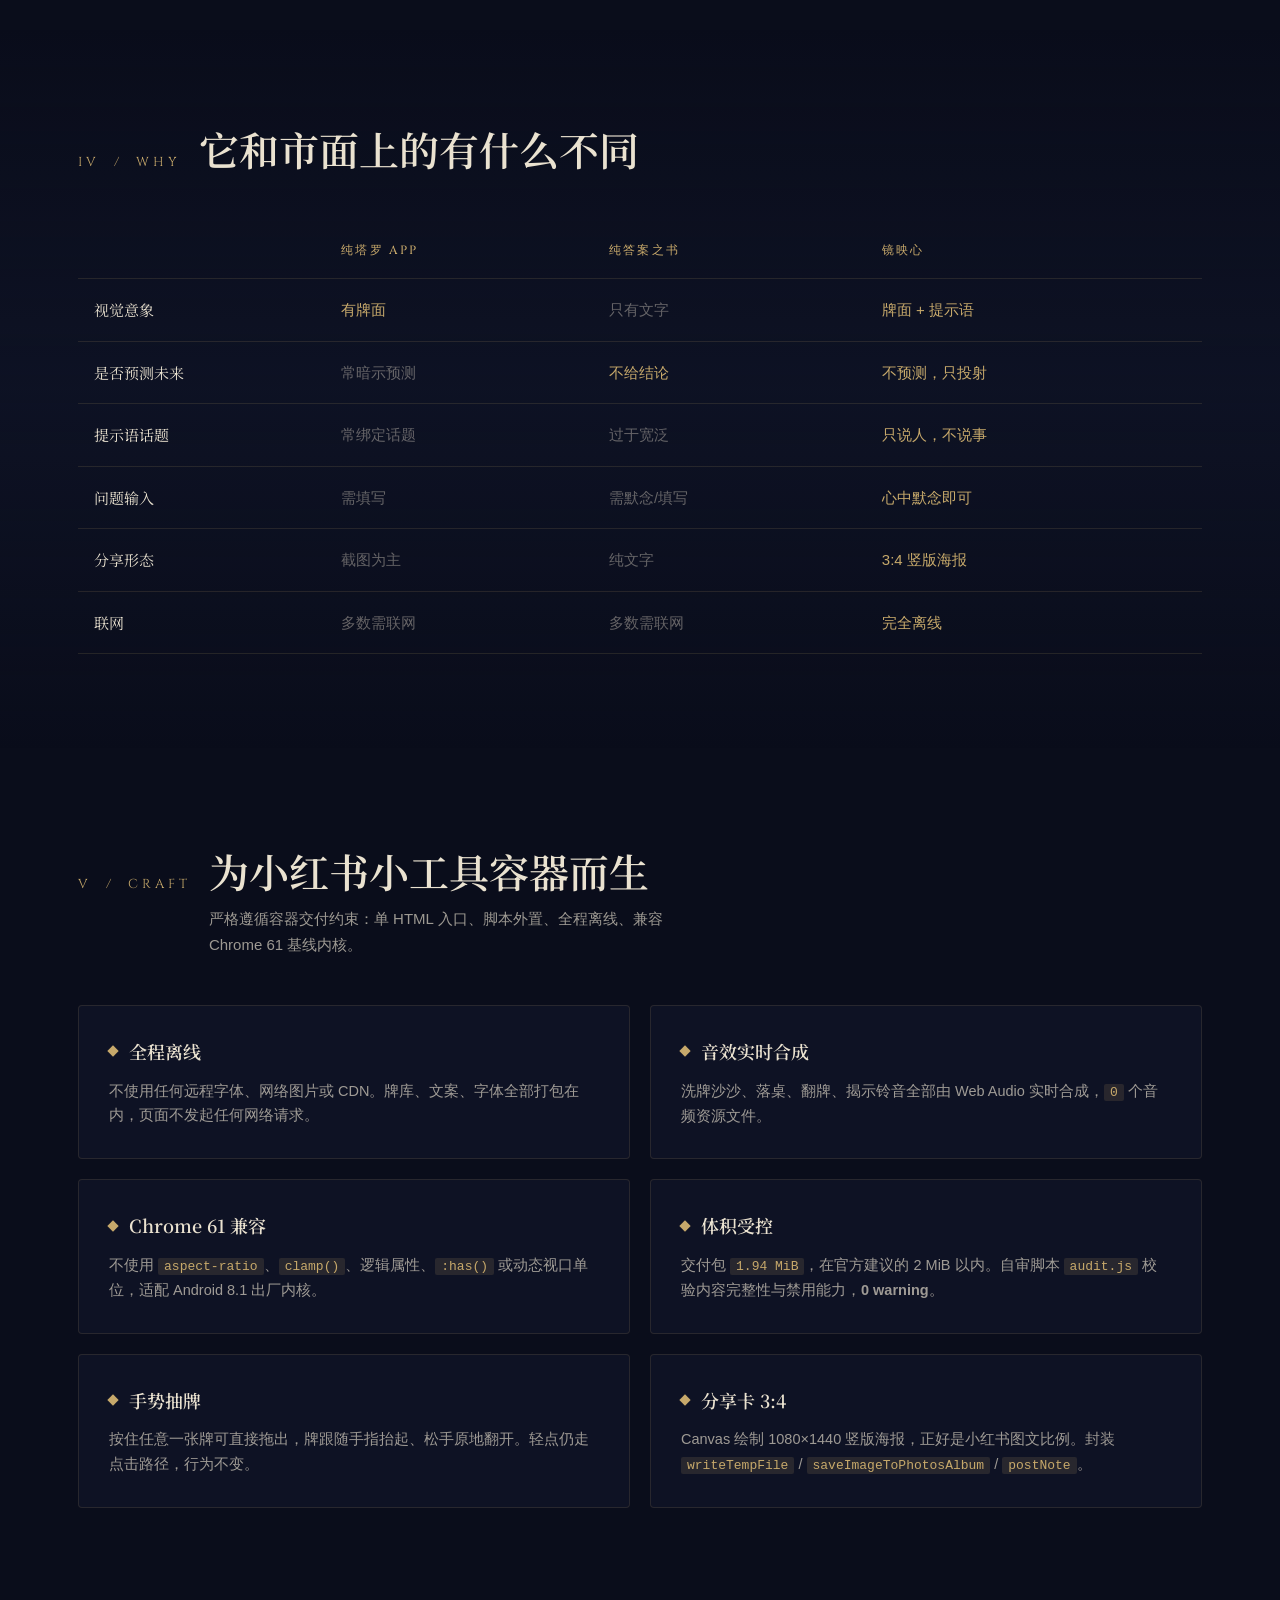
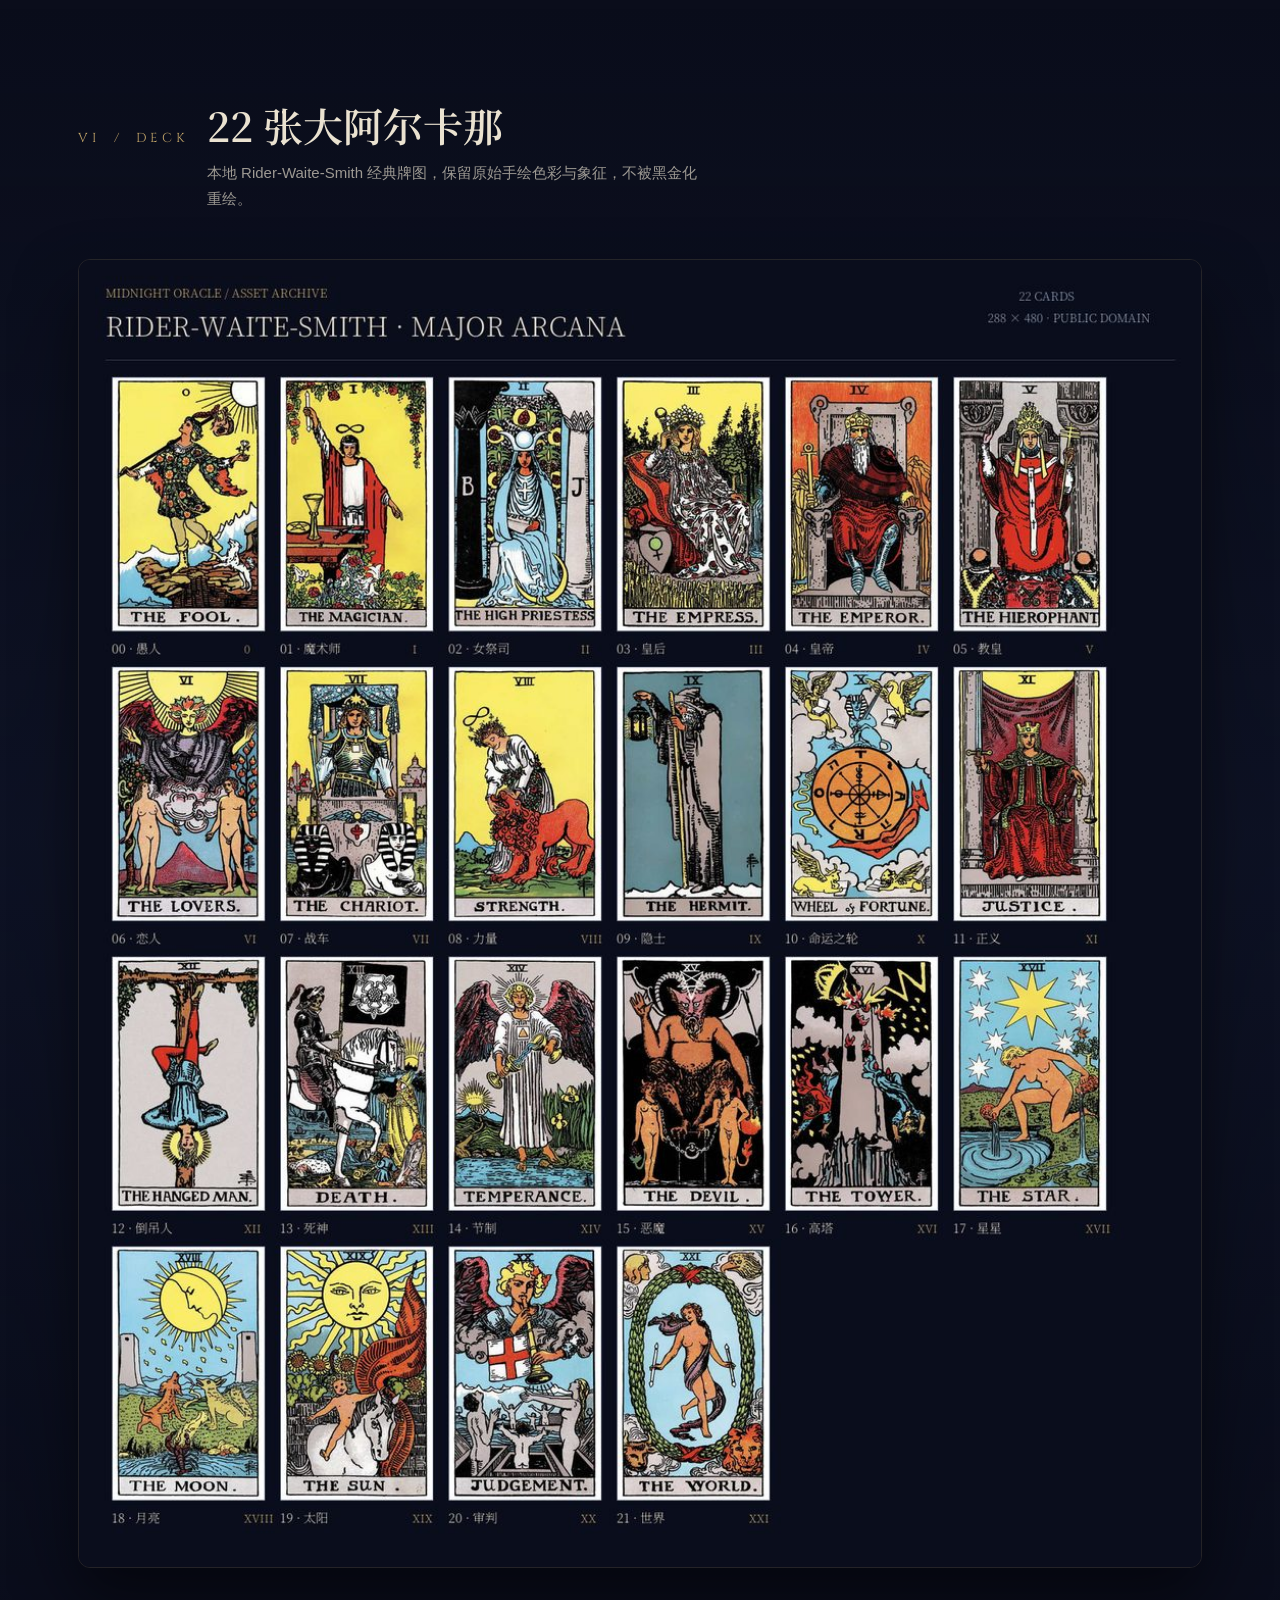
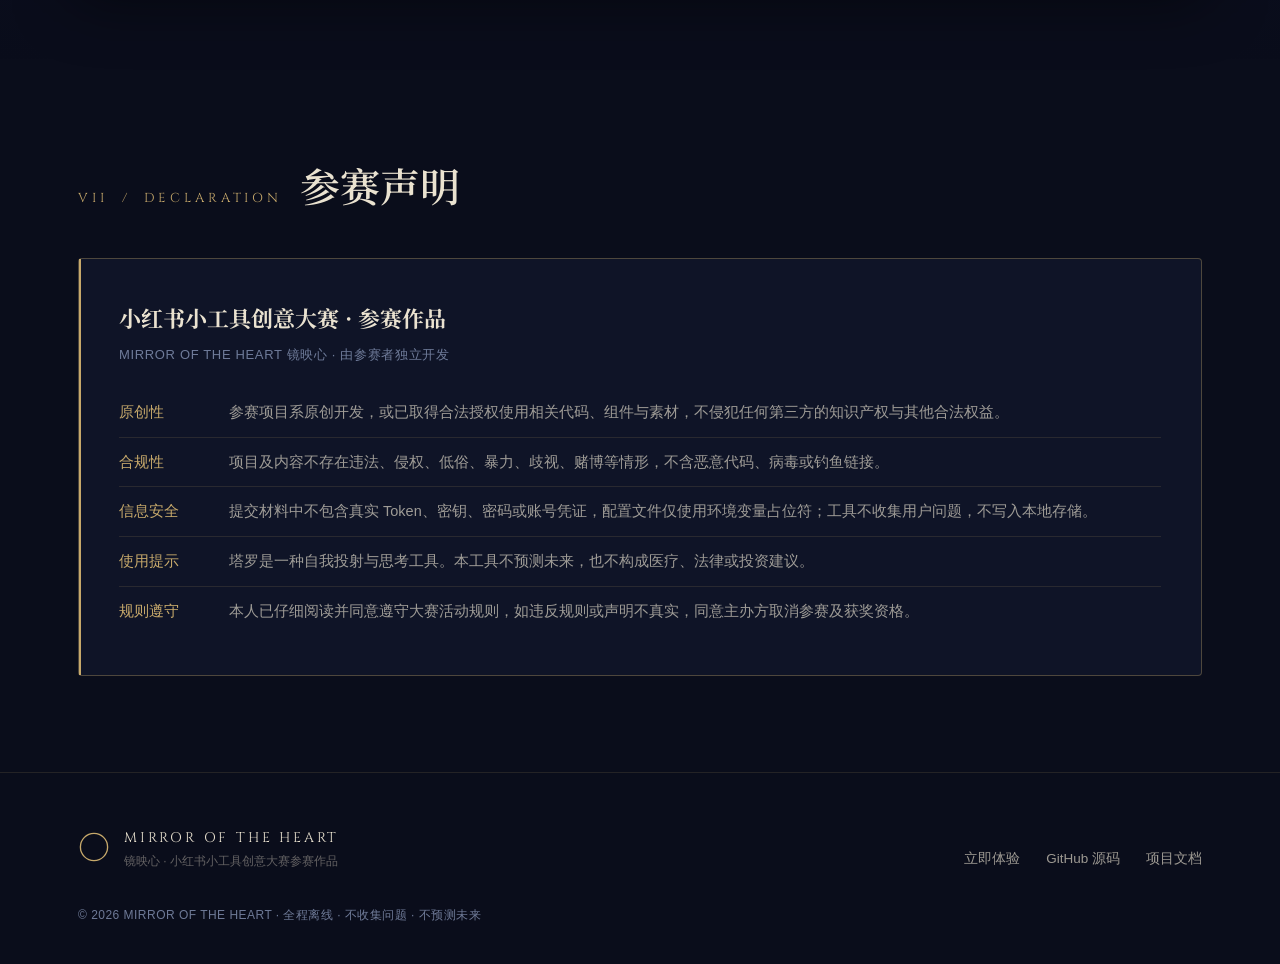
==== commit 6d2401e8: "brand: 改名 镜映心 / MIRROR OF THE HEART，主页标题改为「镜面塔罗 揭晓迷踪」 - 中文名：午夜来信 → 镜映心 - 英文名：MIDNIGHT ORACLE → MIRRO" ====
--- a/index.html
+++ b/index.html
@@ -3,11 +3,11 @@
 <head>
 <meta charset="UTF-8" />
 <meta name="viewport" content="width=device-width, initial-scale=1.0, viewport-fit=cover" />
-<meta name="description" content="午夜来信 MIDNIGHT ORACLE — 一个离线「塔罗 + 答案之书」小工具。小红书小工具创意大赛参赛作品。" />
+<meta name="description" content="镜映心 MIRROR OF THE HEART — 一个离线「塔罗 + 答案之书」小工具。小红书小工具创意大赛参赛作品。" />
 <meta name="color-scheme" content="dark" />
 <meta name="theme-color" content="#0A0D1B" />
 <link rel="icon" href="data:image/svg+xml,%3Csvg xmlns='http://www.w3.org/2000/svg' viewBox='0 0 32 32'%3E%3Crect width='32' height='32' rx='16' fill='%230A0D1B'/%3E%3Ccircle cx='16' cy='16' r='9' fill='none' stroke='%23C7A96B' stroke-width='1.5'/%3E%3Cpath d='M18.5 11a6.2 6.2 0 1 0 0 10 4.8 4.8 0 1 1 0-10Z' fill='%23C7A96B'/%3E%3C/svg%3E" />
-<title>午夜来信 MIDNIGHT ORACLE · 小红书小工具创意大赛</title>
+<title>镜映心 MIRROR OF THE HEART · 小红书小工具创意大赛</title>
 <link rel="preconnect" href="https://fonts.googleapis.com" />
 <link rel="preconnect" href="https://fonts.gstatic.com" crossorigin />
 <link href="https://fonts.googleapis.com/css2?family=Cinzel:wght@400;500;600&family=Noto+Serif+SC:wght@400;500;600&display=swap" rel="stylesheet" />
@@ -224,8 +224,8 @@
         <circle cx="12" cy="12" r="1.5" fill="currentColor" opacity="0.9"/>
       </svg>
       <h1>
-        <span class="en">MIDNIGHT ORACLE</span>
-        有些问题，<br/>值得静下来<br/>听听自己的答案。
+        <span class="en">MIRROR OF THE HEART</span>
+        镜面塔罗<br/>揭晓迷踪
       </h1>
       <p class="lede">
         一个离线「塔罗 + 答案之书」小工具。洗一次牌，让它停在属于今晚的那一页——
@@ -235,13 +235,13 @@
         <a class="btn btn-primary" href="app/index.html">立即体验 →</a>
         <a class="btn btn-ghost" href="https://github.com/EAnge1o/midnight-oracle" target="_blank" rel="noopener">查看源码</a>
       </div>
-      <p class="hero-meta"><span>NOCTURNAL ARCHIVE</span><span>VOL. I</span><span>31°14′N · 121°28′E</span></p>
+      <p class="hero-meta"><span>MIRROR ARCHIVE</span><span>VOL. I</span><span>31°14′N · 121°28′E</span></p>
     </div>
     <div class="hero-device">
       <span class="device-glow"></span>
       <span class="orbit"></span>
       <div class="device-frame">
-        <img src="docs/showcase/home.jpg" alt="午夜来信首页" loading="eager" width="300" height="649" />
+        <img src="docs/showcase/home.jpg" alt="镜映心首页" loading="eager" width="300" height="649" />
       </div>
     </div>
   </div>
@@ -258,7 +258,7 @@
       <div>
         <p class="concept-lead">塔罗类小工具同质化严重。<mark>把抽到的牌面，当成答案之书的那一页</mark>——这是它的差异点。</p>
         <div class="concept-body">
-          <p>纯答案之书没有画面，纯塔罗又总想替你预测未来。午夜来信把两者缝在一起：牌给意象，一句提示语给方向，然后停下。</p>
+          <p>纯答案之书没有画面，纯塔罗又总想替你预测未来。镜映心把两者缝在一起：牌给意象，一句提示语给方向，然后停下。</p>
           <p>它不收集你的问题，也不预测未来。你只需要在心里默念，洗一次牌，翻开属于今晚的那一页。</p>
         </div>
       </div>
@@ -353,7 +353,7 @@
     </div>
     <table class="cmp">
       <thead>
-        <tr><th></th><th>纯塔罗 App</th><th>纯答案之书</th><th>午夜来信</th></tr>
+        <tr><th></th><th>纯塔罗 App</th><th>纯答案之书</th><th>镜映心</th></tr>
       </thead>
       <tbody>
         <tr><td>视觉意象</td><td class="yes">有牌面</td><td class="no">只有文字</td><td class="yes">牌面 + 提示语</td></tr>
@@ -433,7 +433,7 @@
     </div>
     <div class="declare">
       <h3>小红书小工具创意大赛 · 参赛作品</h3>
-      <p class="who">MIDNIGHT ORACLE 午夜来信 · 由参赛者独立开发</p>
+      <p class="who">MIRROR OF THE HEART 镜映心 · 由参赛者独立开发</p>
       <ul>
         <li><b>原创性</b>参赛项目系原创开发，或已取得合法授权使用相关代码、组件与素材，不侵犯任何第三方的知识产权与其他合法权益。</li>
         <li><b>合规性</b>项目及内容不存在违法、侵权、低俗、暴力、歧视、赌博等情形，不含恶意代码、病毒或钓鱼链接。</li>
@@ -455,8 +455,8 @@
           <path d="M12 4.2 A7.8 7.8 0 1 0 12 19.8 A6 6 0 1 1 12 4.2 Z" fill="currentColor"/>
         </svg>
         <div>
-          <span class="bn">MIDNIGHT ORACLE</span>
-          <span class="bs">午夜来信 · 小红书小工具创意大赛参赛作品</span>
+          <span class="bn">MIRROR OF THE HEART</span>
+          <span class="bs">镜映心 · 小红书小工具创意大赛参赛作品</span>
         </div>
       </div>
       <div class="foot-links">
@@ -465,7 +465,7 @@
         <a href="https://github.com/EAnge1o/midnight-oracle#readme" target="_blank" rel="noopener">项目文档</a>
       </div>
     </div>
-    <p class="foot-copy">© 2026 MIDNIGHT ORACLE · 全程离线 · 不收集问题 · 不预测未来</p>
+    <p class="foot-copy">© 2026 MIRROR OF THE HEART · 全程离线 · 不收集问题 · 不预测未来</p>
   </div>
 </footer>
 
